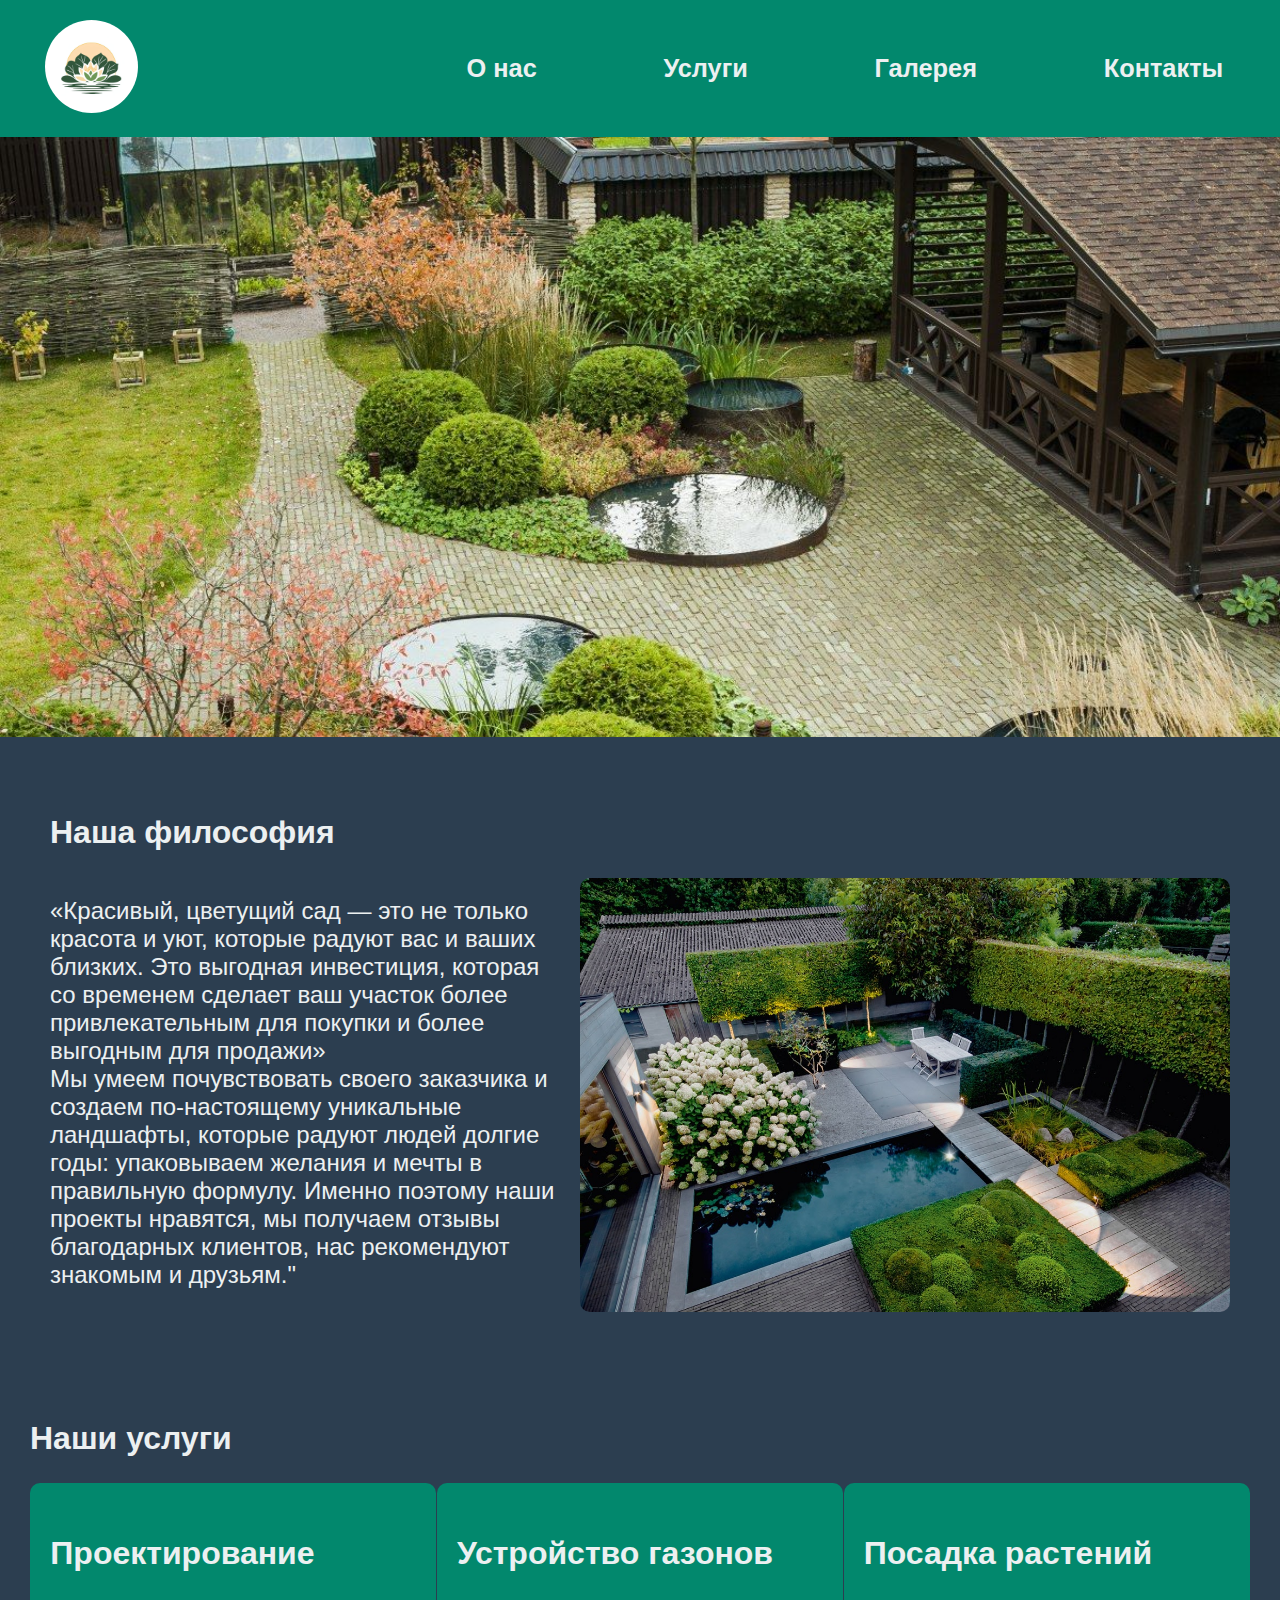
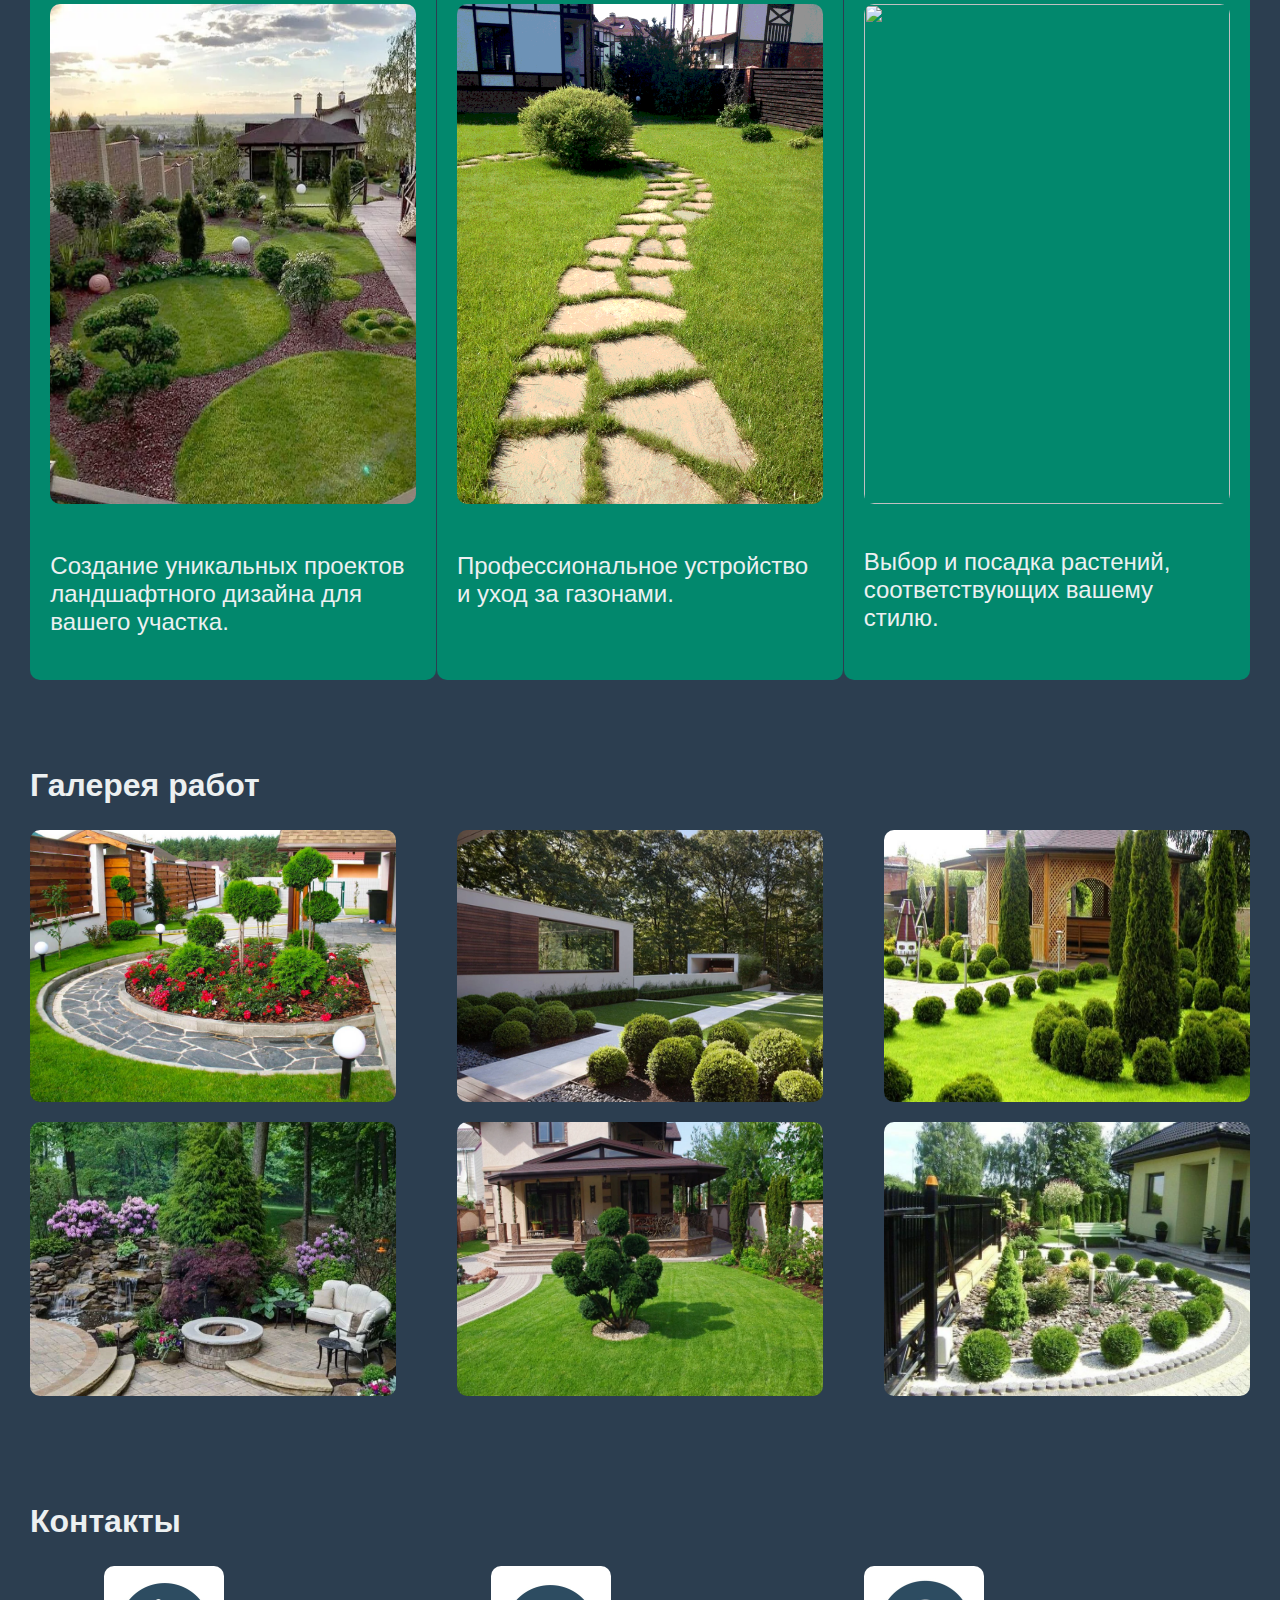
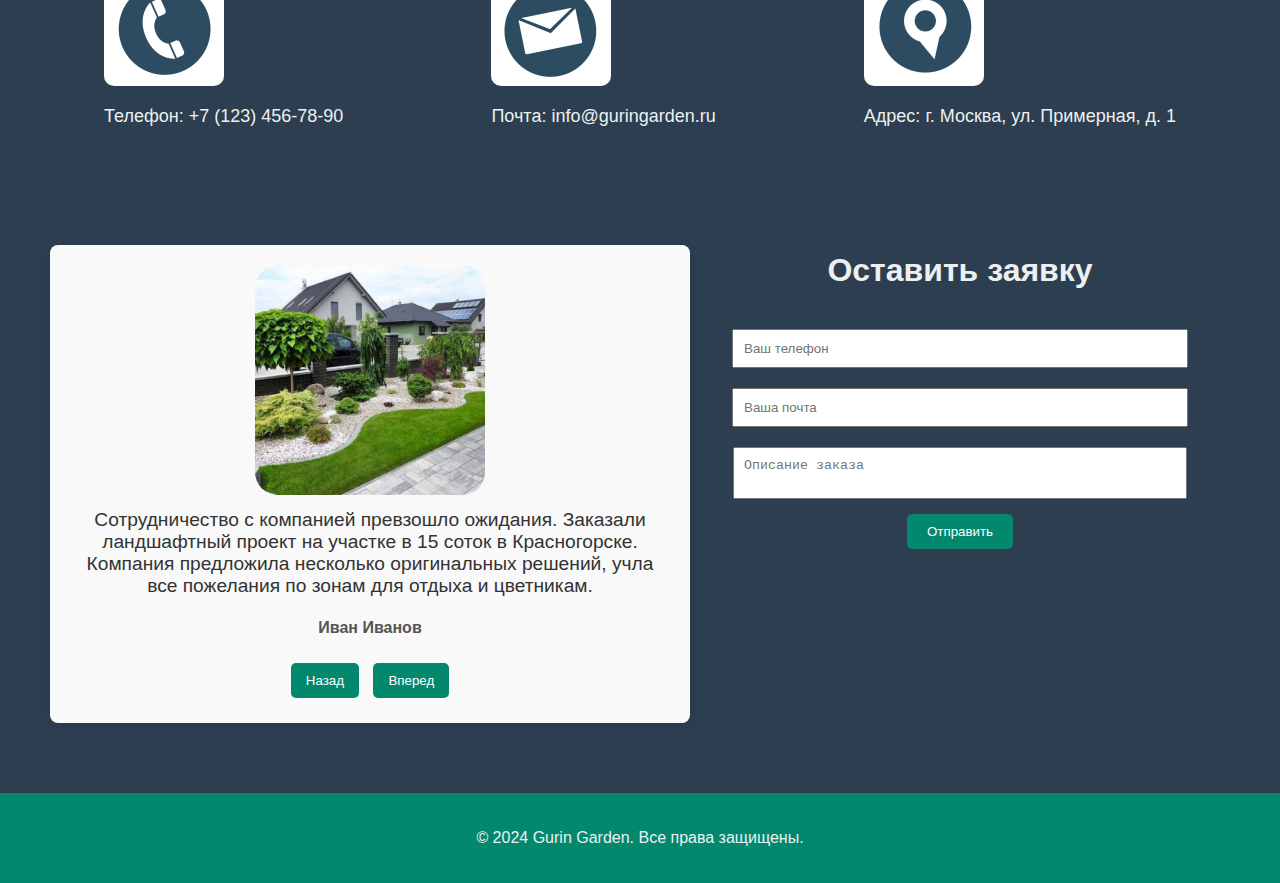
==== index.html @ ee14a59a "addd project" ====
<!DOCTYPE html>
<html lang="ru">

<head>
    <meta charset="UTF-8">
    <meta name="viewport" content="width=device-width, initial-scale=1.0">
    <title>Gurin Garden</title>
    <link rel="shortcut icon" href="imgs/logo.jpg" />
    <link rel="stylesheet" href="style.css">
</head>

<body>
    <header>
        <div class="logo">
            <img src="imgs/logo.jpg">
        </div>
        <nav>
            <ul>
                <li><a href="#about">О нас</a></li>
                <li><a href="#services">Услуги</a></li>
                <li><a href="#gallery">Галерея</a></li>
                <li><a href="#contacts">Контакты</a></li>
            </ul>
        </nav>
    </header>
    <section class="hero">
        <h1 class="company-name">Gurin Garden</h1>
    </section>
    <section id="about" class="about">
        <div class="about-content">
            <h2 class="about-title">Наша философия</h2>
            <div class="about-details">
                <p>«Красивый, цветущий сад — это не только красота и уют, которые радуют вас и ваших близких. Это
                    выгодная инвестиция, которая со временем сделает ваш участок более привлекательным для покупки и
                    более выгодным для продажи»<br>Мы умеем почувствовать своего заказчика и создаем по-настоящему
                    уникальные ландшафты, которые радуют людей долгие годы: упаковываем желания и мечты в правильную
                    формулу. Именно поэтому наши проекты нравятся, мы получаем отзывы благодарных клиентов, нас
                    рекомендуют знакомым и друзьям."</p>
                <img src="imgs/О нас.png" alt="О нас" class="about-image">
            </div>
        </div>
    </section>
    <section id="services" class="services">
        <h2>Наши услуги</h2>
        <div class="service-cards">
            <div class="card">
                <h3>Проектирование</h3>
                <div class="services-img">
                    <img src="imgs/Услуга 1(2).png">
                </div>
                <p>Создание уникальных проектов ландшафтного дизайна для вашего участка.</p>
            </div>
            <div class="card">
                <h3>Устройство газонов</h3>
                <div class="services-img">
                    <img src="imgs/Услуга 2.png">
                </div>
                <p>Профессиональное устройство и уход за газонами.</p>
            </div>
            <div class="card">
                <h3>Посадка растений</h3>
                <div class="services-img">
                    <img src="imgs/Услуга 3.png">
                </div>
                <p>Выбор и посадка растений, соответствующих вашему стилю.</p>
            </div>
        </div>
    </section>
    <section id="gallery" class="gallery">
        <h2>Галерея работ</h2>
        <div class="gallery-images">
            <img src="imgs/1.png" alt="Работа 1">
            <img src="imgs/2.png" alt="Работа 2">
            <img src="imgs/3.png" alt="Работа 3">
            <img src="imgs/4.png" alt="Работа 4">
            <img src="imgs/5.png" alt="Работа 5">
            <img src="imgs/6.png" alt="Работа 6">
        </div>
    </section>
    <section id="contacts" class="contacts">
        <h2>Контакты</h2>
        <div class="contact-info">
            <div>
                <div class="contacts-img">
                    <img src="imgs/icons_1.jpg">
                </div>
                <p>Телефон: +7 (123) 456-78-90</p>
            </div>
            <div>
                <div class="contacts-img">
                    <img src="imgs/icons_2.jpg">
                </div>
                <p>Почта: info@guringarden.ru</p>
            </div>
            <div>
                <div class="contacts-img">
                    <img src="imgs/icons_3.jpg">
                </div>
                <p>Адрес: г. Москва, ул. Примерная, д. 1</p>
            </div>
        </div>
    </section>
    <section class="request">
        <div class="request-content">
            <section aria-label="Отзывы клиентов" class="testimonials-slider">
        
                <div class="testimonial">
                    <img src="imgs/Отзыв1.jpg" alt="Изображение автора: Иван Иванов"
                        class="testimonial-image" />
                    <p class="testimonial-text">Отличный сервис! Рекомендую всем.</p>
                    <h4 class="testimonial-author">Иван Иванов</h4>
                </div>
                <button id="prevBtn" aria-label="Предыдущий отзыв">Назад</button>
                <button id="nextBtn" aria-label="Следующий отзыв">Вперед</button>
            </section>
            <div class="request-form">
                <h2>Оставить заявку</h2>
                <form id="requestForm">
                    <input type="tel" placeholder="Ваш телефон" required>
                    <input type="email" placeholder="Ваша почта" required>
                    <textarea placeholder="Описание заказа" required class="description"></textarea>
                    <button type="submit">Отправить</button>
                </form>
            </div>
        </div>
    </section>
    
    
    <!-- <section aria-label="Отзывы клиентов" class="testimonials-slider">
        
        <div class="testimonial">
            <img src="imgs/Отзыв1.jpg" alt="Изображение автора: Иван Иванов"
                class="testimonial-image" />
            <p class="testimonial-text">Отличный сервис! Рекомендую всем.</p>
            <h4 class="testimonial-author">Иван Иванов</h4>
        </div>
        <button id="prevBtn" aria-label="Предыдущий отзыв">Назад</button>
        <button id="nextBtn" aria-label="Следующий отзыв">Вперед</button>
    </section> -->

    <footer>
        <p>&copy; 2024 Gurin Garden. Все права защищены.</p>
    </footer>
    <script src="script.js"></script>
</body>

</html>
---- style.css ----
body {
    font-family: Arial, sans-serif;
    background-color: #2c3e50;
    color: #ecf0f1;
    margin: 0;
}

header {
    display: flex;
    justify-content: space-between;
    align-items: center;
    padding: 20px;
    background-color: #02886d;
}

.logo img {
    border-radius: 50%;
    width: 93px;
    height: 93px;
    margin-left: 3ex;
}

nav ul {
    list-style: none;
    display: flex;
    gap: 80px;
}

nav ul li {
    font-size: 3ex;
    margin-right: 2ex;
    font-weight: bold;
    /* background-color: #36cf99;
    border-radius:8px; */

}

nav a {
    text-decoration: none;
    color: #ecf0f1;
    padding: 10px;
    transition: background-color 0.3s;
}

nav a:hover {
    background-color: #b6bebe;
    border-radius: 8px;
}

.hero {
    background-image: url('imgs/Фон.jpg');
    background-size: cover;
    height: 600px;
    display: flex;
    justify-content: center;
    align-items: center;
}


.company-name {
    font-size: 70px;
    opacity: 0;
    animation: fadeIn 2s forwards;
}

@keyframes fadeIn {
    to {
        opacity: 1;
    }
}

.about,
.services,
.gallery,
.contacts,
.request {
    padding: 30px;
    text-align: left;
}

.request h2 {
    font-size: xx-large;
    text-align: center;
}

.request-content {
    display: flex;
    align-items: flex-start;
    padding: 20px;
}

.request-image {
    height: 400px;
    width: 590px;

    margin-right: 20px;
    border-radius: 10px;
}

.request-form {
    flex: 1;
}

.request-form h2 {
    margin-bottom: 30px;
}

.request-form textarea {
    resize: none;
    width: 80%;
    max-width: 80%;
}

.request-form input {
    resize: none;
    width: 80%;
    max-width: 80%;
}

.services h2 {
    font-size: xx-large;
}

.services-img img {
    height: 500px;
    width: 100%;
    margin-bottom: 20px;
    border-radius: 10px;

}

.contacts-img img {
    display: flex;
    justify-content: center;
    align-items: center;
        /* text-align: center; */
    height: 120px;
    width: 120;
    margin-bottom: 20px;
    border-radius: 10px;

}

.contacts p {
    font-size: large;
}

.about-content {
    padding: 20px;
}

.about-title {
    text-align: left;
    font-size: xx-large;

}

.about-details {
    display: flex;
    align-items: center;
    margin-top: 20px;
    font-size: x-large;
}

.about-details p {
    flex: 1;
    margin-right: 20px;
    margin-top: 20px;
    text-align: "justify";
}

.about-image {
    max-width: 650px;
    border-radius: 10px;
}


.service-cards {
    display: flex;
    justify-content: space-around;
}

.card {
    background-color: #02886d;
    padding: 20px;
    border-radius: 10px;
    width: 30%;
}

.card h3 {
    font-size: xx-large;
}

.card p {
    font-size: x-large;
}

.gallery h2 {
    font-size: xx-large;
}

.gallery-images {
    display: flex;
    flex-wrap: wrap;
    justify-content: space-between;

}

.gallery-images img {
    width: 30%;
    margin-bottom: 20px;
    border-radius: 10px;
}

.contact-info {
    display: flex;
    justify-content: space-around;
}

.contacts h2 {
    font-size: xx-large;
}

footer {
    text-align: center;
    padding: 20px;
    background-color: #02886d;
}

form {
    display: flex;
    flex-direction: column;
    align-items: center;
}

form input,
form textarea {
    margin: 10px 0;
    padding: 10px;
    width: 350px;
}

form button {
    padding: 10px 20px;
    background-color: #02886d;
    color: white;
    border: none;
    border-radius: 5px;
    cursor: pointer;
}

form button:hover {
    background-color: #02886d;
}

.testimonials-slider {
    background-color: #f9f9f9; /* Светлый фон для контраста */
    padding: 20px;
    border-radius: 8px;
    box-shadow: 0 2px 10px rgba(0, 0, 0, 0.1);
    text-align: center; /* Центрирование текста */
    max-width: 600px; /* Максимальная ширина слайдера */
    margin: 20px auto; /* Центрирование слайдера на странице */
}

.testimonial {
    margin-bottom: 20px; /* Отступ между отзывами */
}
.testimonials-sliderh2{
    font-size: xx-large;
    padding: 30px;
    text-align: left;
}

.testimonial-image {
    border-radius: 10%; /* Круглая форма изображения */
    width: 230px; /* Ширина и��ображения */
    height: 230px; /* Высота изображения */
    object-fit: cover; /* Обеспечение правильного отображения изображения */
}

.testimonial-text {
    font-size: 1.2em; /* Размер шрифта для текста отзыва */
    color: #333; /* Цвет текста */
    margin: 10px 0; /* Отступ сверху и снизу */
}

.testimonial-author {
    font-weight: bold; /* Жирный шрифт для имени автора */
    color: #555; /* Цвет имени автора */
}

button {
    background-color: #02886d; /* Цвет кнопок */
    color: white; /* Цвет текста кнопок */
    border: none; /* Убираем рамку */
    padding: 10px 15px; /* Отступы внутри кнопок */
    border-radius: 5px; /* Скругление углов кнопок */
    cursor: pointer; /* Указатель при наведении */
    margin: 5px; /* Отступ между кнопками */
    transition: background-color 0.3s; /* Плавный переход цвета фона */
}

button:hover {
    background-color: #02886d; /* Цвет кнопки при наведении */
}
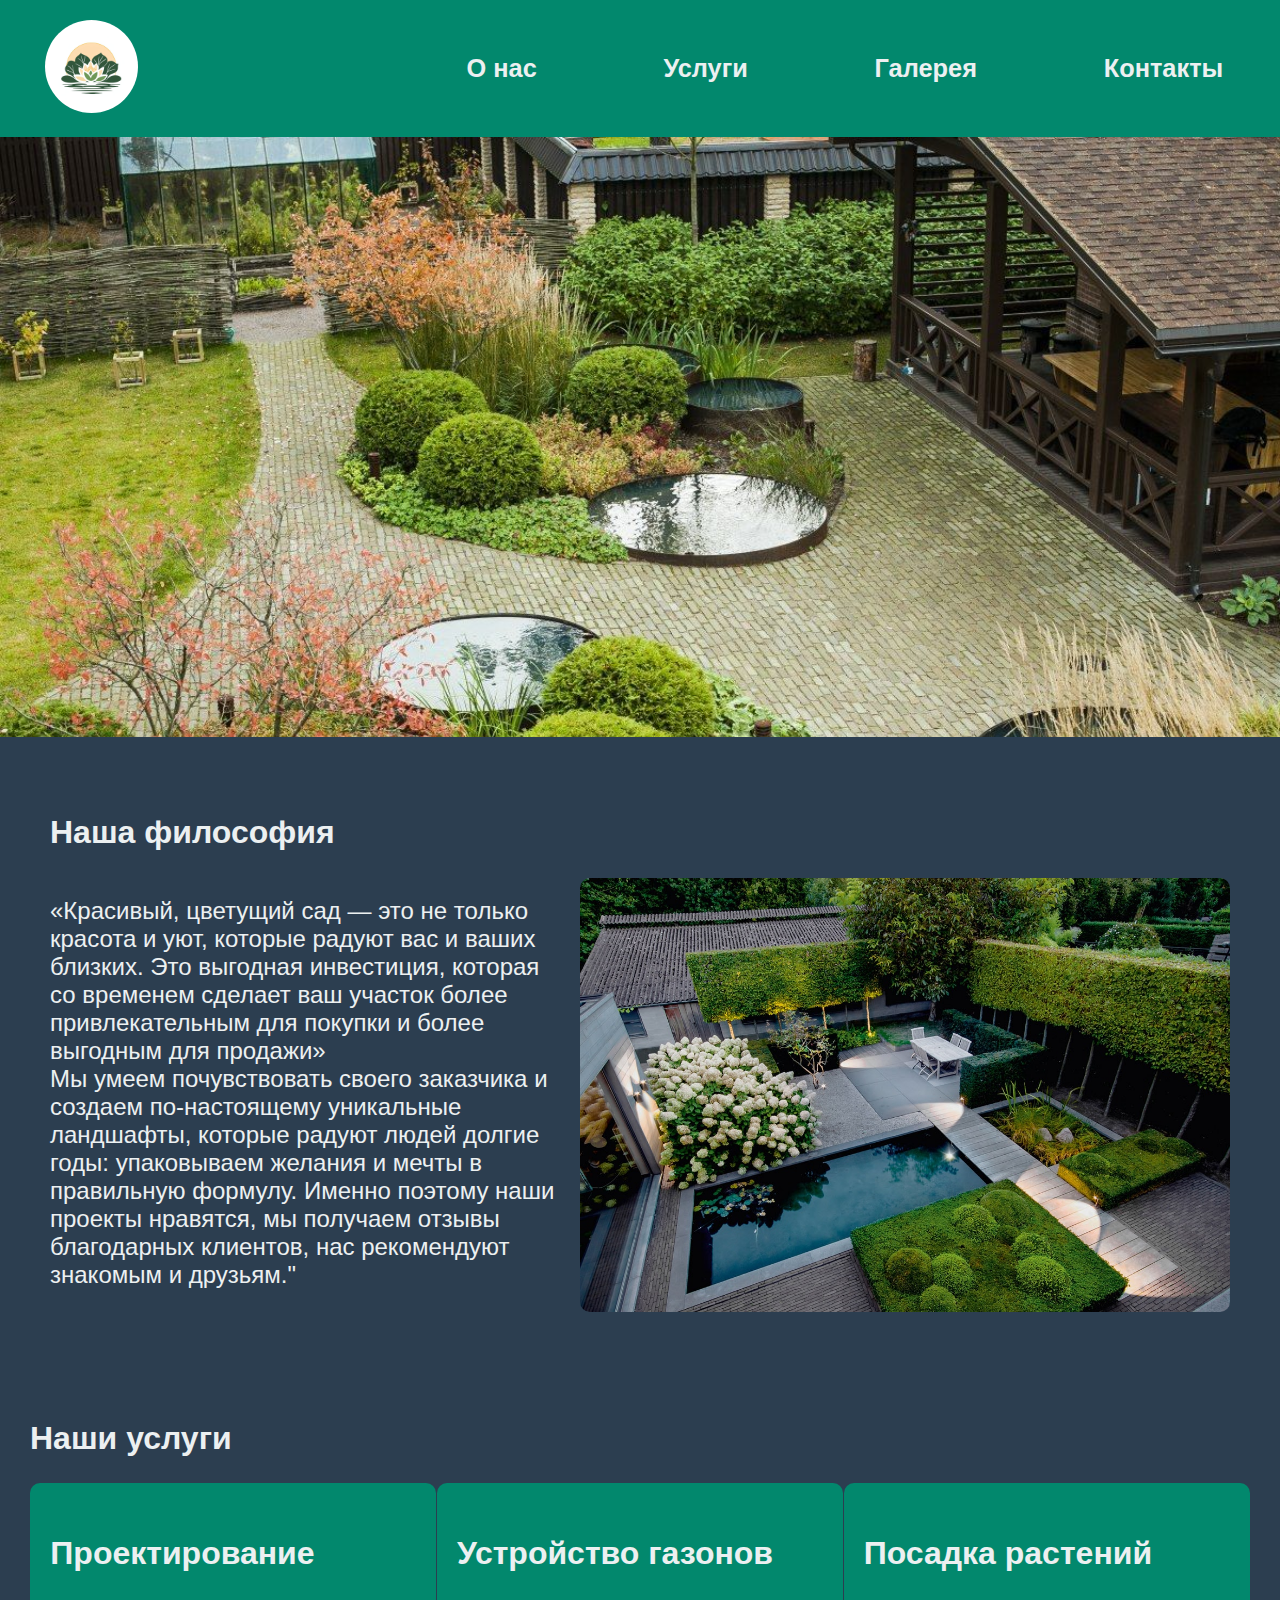
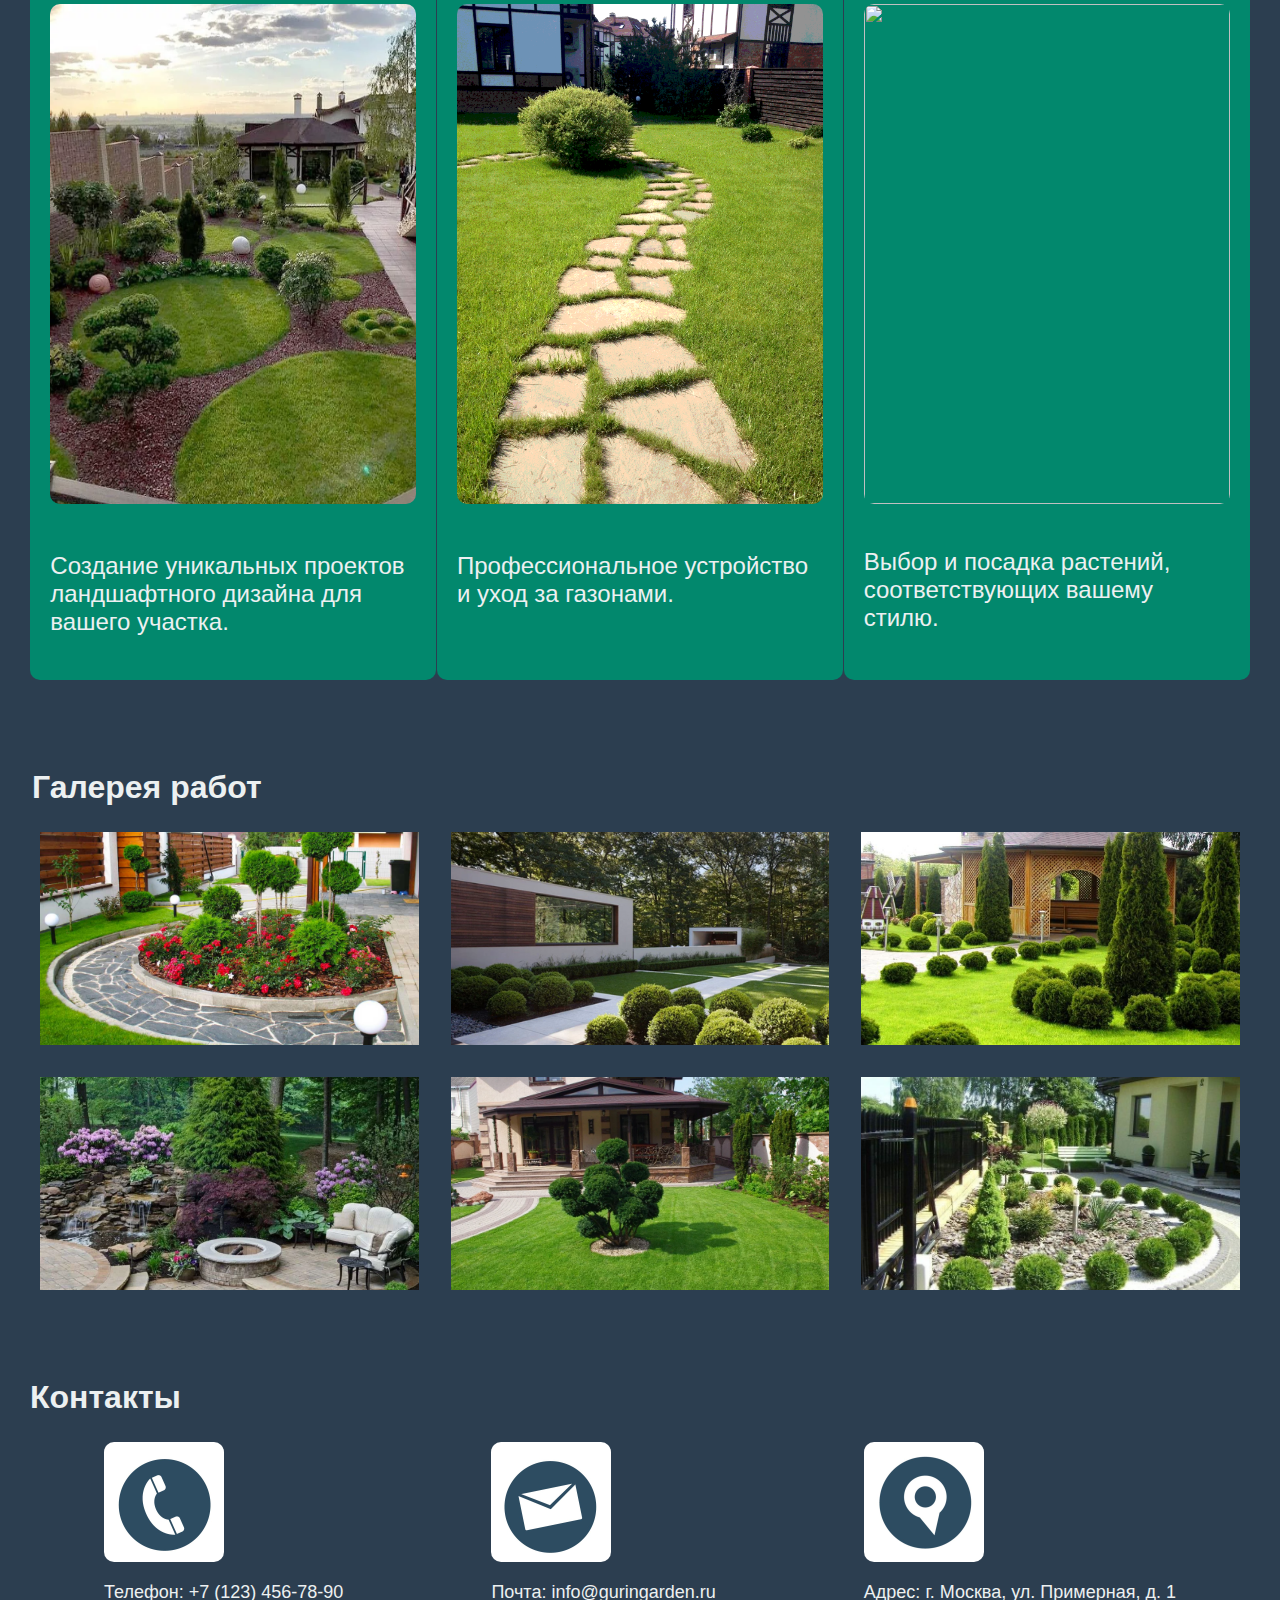
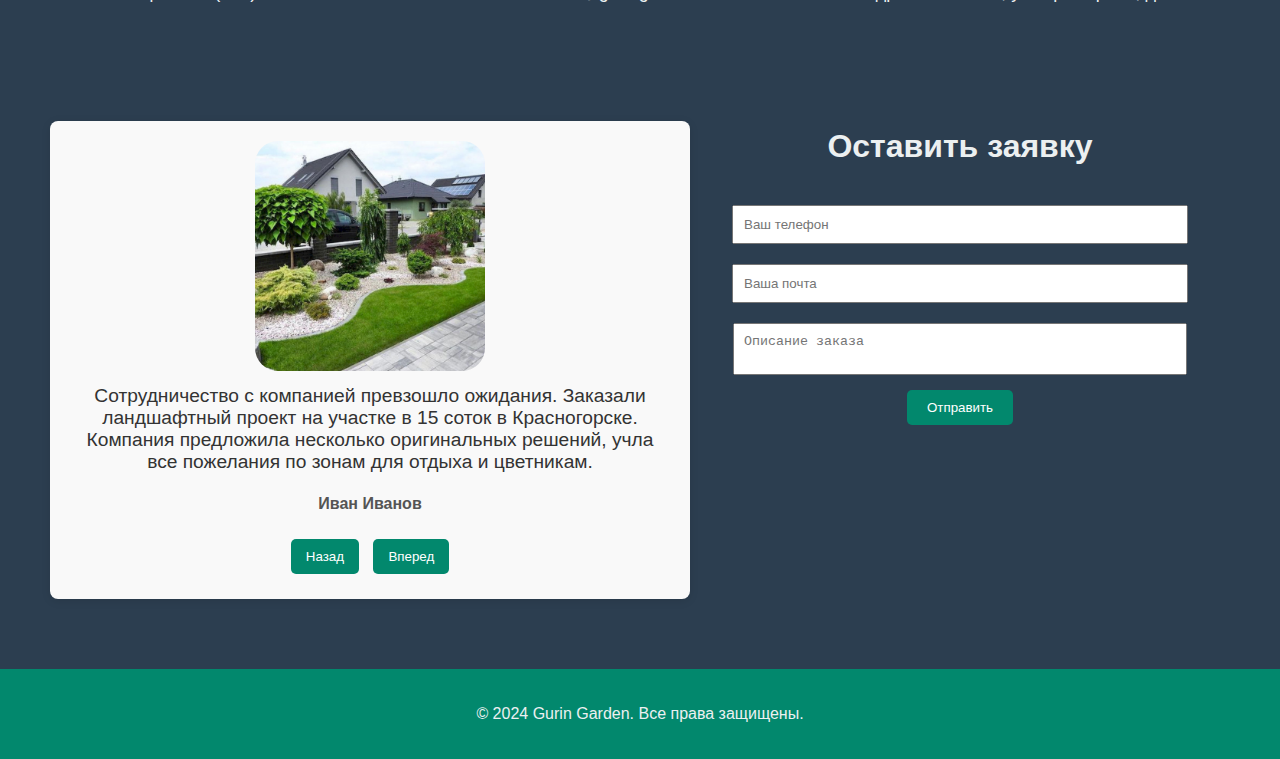
==== commit 45e5e5bc: "Fixed" ====
--- a/index.html
+++ b/index.html
@@ -68,13 +68,25 @@
     </section>
     <section id="gallery" class="gallery">
         <h2>Галерея работ</h2>
-        <div class="gallery-images">
-            <img src="imgs/1.png" alt="Работа 1">
-            <img src="imgs/2.png" alt="Работа 2">
-            <img src="imgs/3.png" alt="Работа 3">
-            <img src="imgs/4.png" alt="Работа 4">
-            <img src="imgs/5.png" alt="Работа 5">
-            <img src="imgs/6.png" alt="Работа 6">
+        <div class="gallery-grid">
+            <a href="project-details.html?project=1" class="gallery-item">
+                <img src="imgs/1.png" alt="Работа 1">
+            </a>
+            <a href="project-details.html?project=2" class="gallery-item">
+                <img src="imgs/2.png" alt="Работа 2">
+            </a>
+            <a href="project-details.html?project=3" class="gallery-item">
+                <img src="imgs/3.png" alt="Работа 3">
+            </a>
+            <a href="project-details.html?project=4" class="gallery-item">
+                <img src="imgs/4.png" alt="Работа 4">
+            </a>
+            <a href="project-details.html?project=5" class="gallery-item">
+                <img src="imgs/5.png" alt="Работа 5">
+            </a>
+            <a href="project-details.html?project=6" class="gallery-item">
+                <img src="imgs/6.png" alt="Работа 6">
+            </a>
         </div>
     </section>
     <section id="contacts" class="contacts">
@@ -142,6 +154,9 @@
         <p>&copy; 2024 Gurin Garden. Все права защищены.</p>
     </footer>
     <script src="script.js"></script>
+    
+    <!-- Добавьте эту кнопку перед закрывающим тегом body -->
+<button id="scrollToTopBtn" aria-label="Прокрутить наверх">↑</button>
 </body>
 
 </html>--- a/style.css
+++ b/style.css
@@ -303,4 +303,73 @@
 
 button:hover {
     background-color: #02886d; /* Цвет кнопки при наведении */
+}
+.gallery {
+    padding: 2rem;
+}
+
+.gallery-grid {
+    display: grid;
+    grid-template-columns: repeat(3, 1fr);
+    gap: 2rem;
+    max-width: 1200px;
+    margin: 0 auto;
+}
+
+.gallery-item {
+    aspect-ratio: 16/9;
+    overflow: hidden;
+}
+
+.gallery-item img {
+    width: 100%;
+    height: 100%;
+    object-fit: cover;
+    transition: transform 0.3s ease;
+}
+
+.gallery-item:hover img {
+    transform: scale(1.05);
+}
+
+@media (max-width: 768px) {
+    .gallery-grid {
+        grid-template-columns: repeat(2, 1fr);
+        gap: 1rem;
+    }
+}
+
+@media (max-width: 480px) {
+    .gallery-grid {
+        grid-template-columns: 1fr;
+    }
+}
+
+#scrollToTopBtn {
+    position: fixed;
+    bottom: 20px;
+    right: 20px;
+    width: 40px;
+    height: 40px;
+    background-color: #02886d;
+    color: white;
+    border: none;
+    border-radius: 50%;
+    cursor: pointer;
+    font-size: 20px;
+    display: none;
+    opacity: 0;
+    transition: all 0.3s ease;
+    box-shadow: 0 2px 5px rgba(0, 0, 0, 0.2);
+    z-index: 1000;
+}
+
+#scrollToTopBtn:hover {
+    background-color: #016d57;
+    transform: scale(1.1);
+}
+
+#scrollToTopBtn.visible {
+    display: block;
+    opacity: 1;
 }